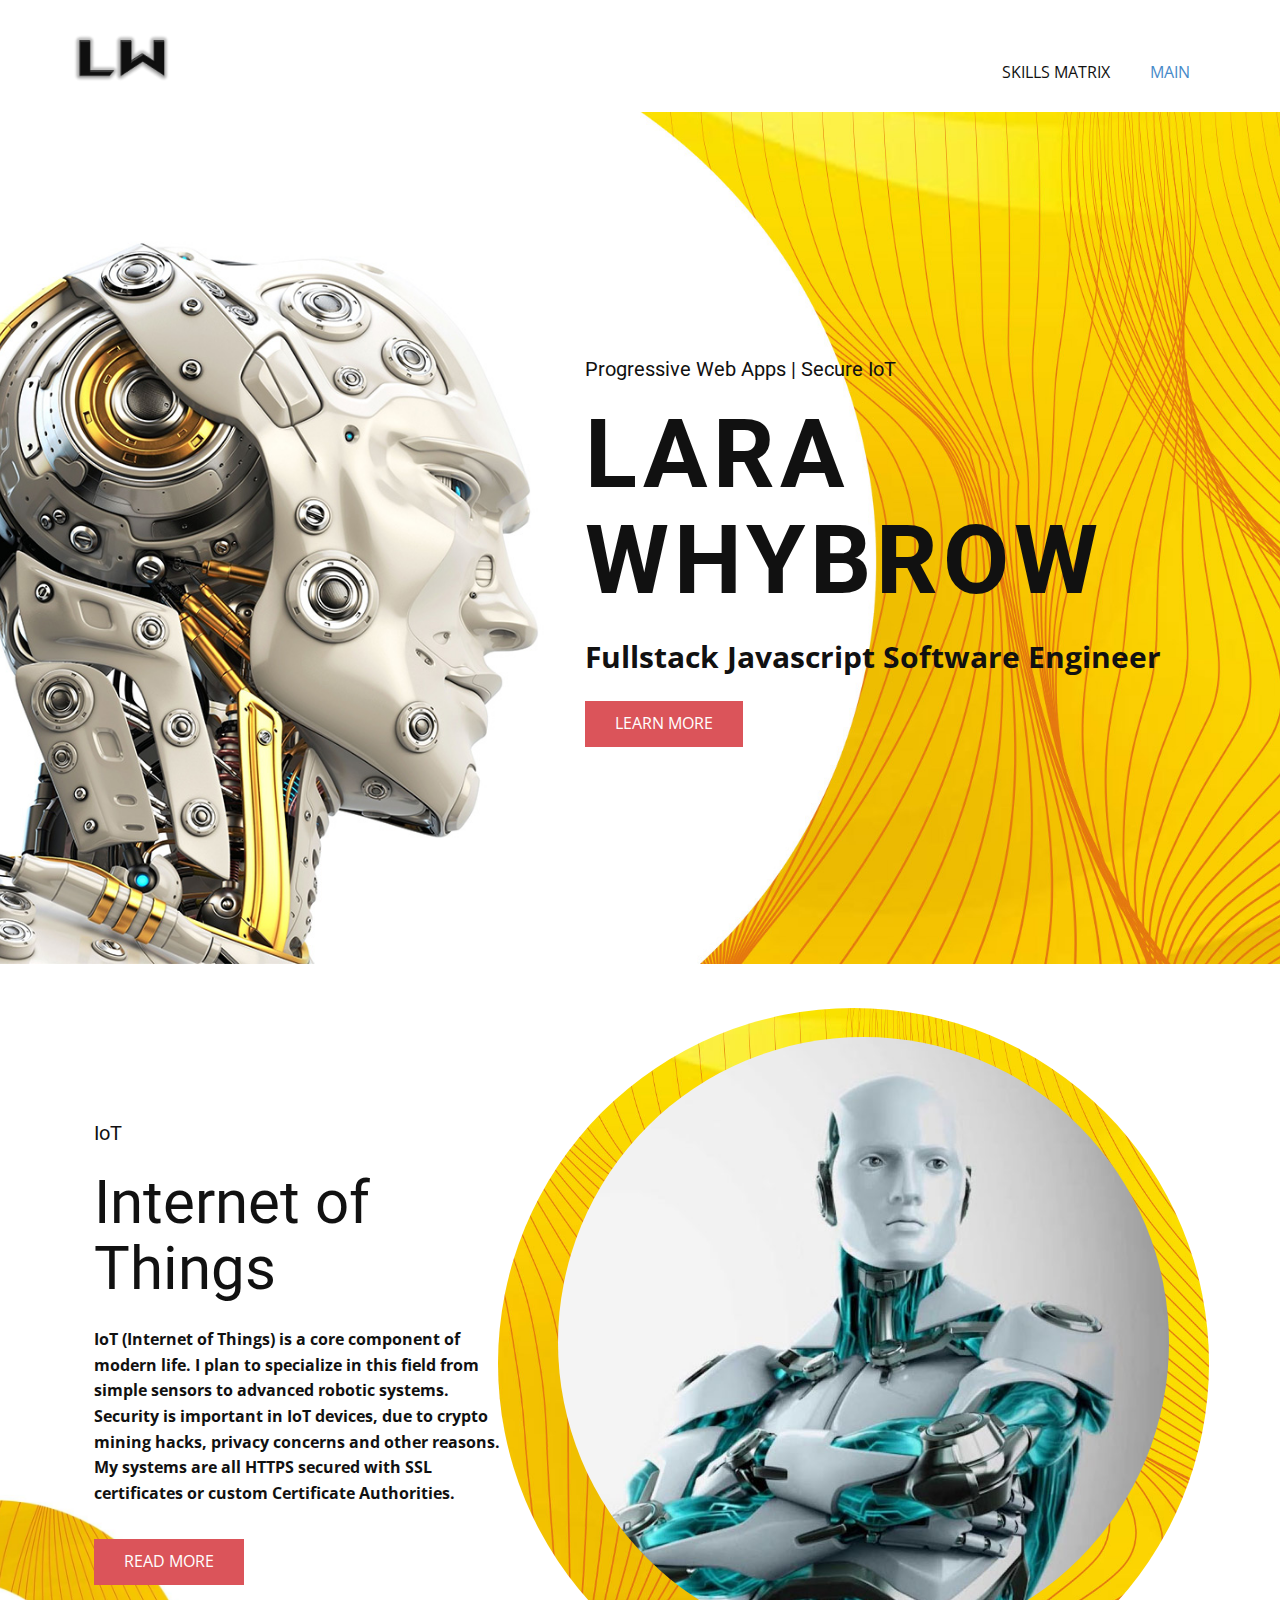
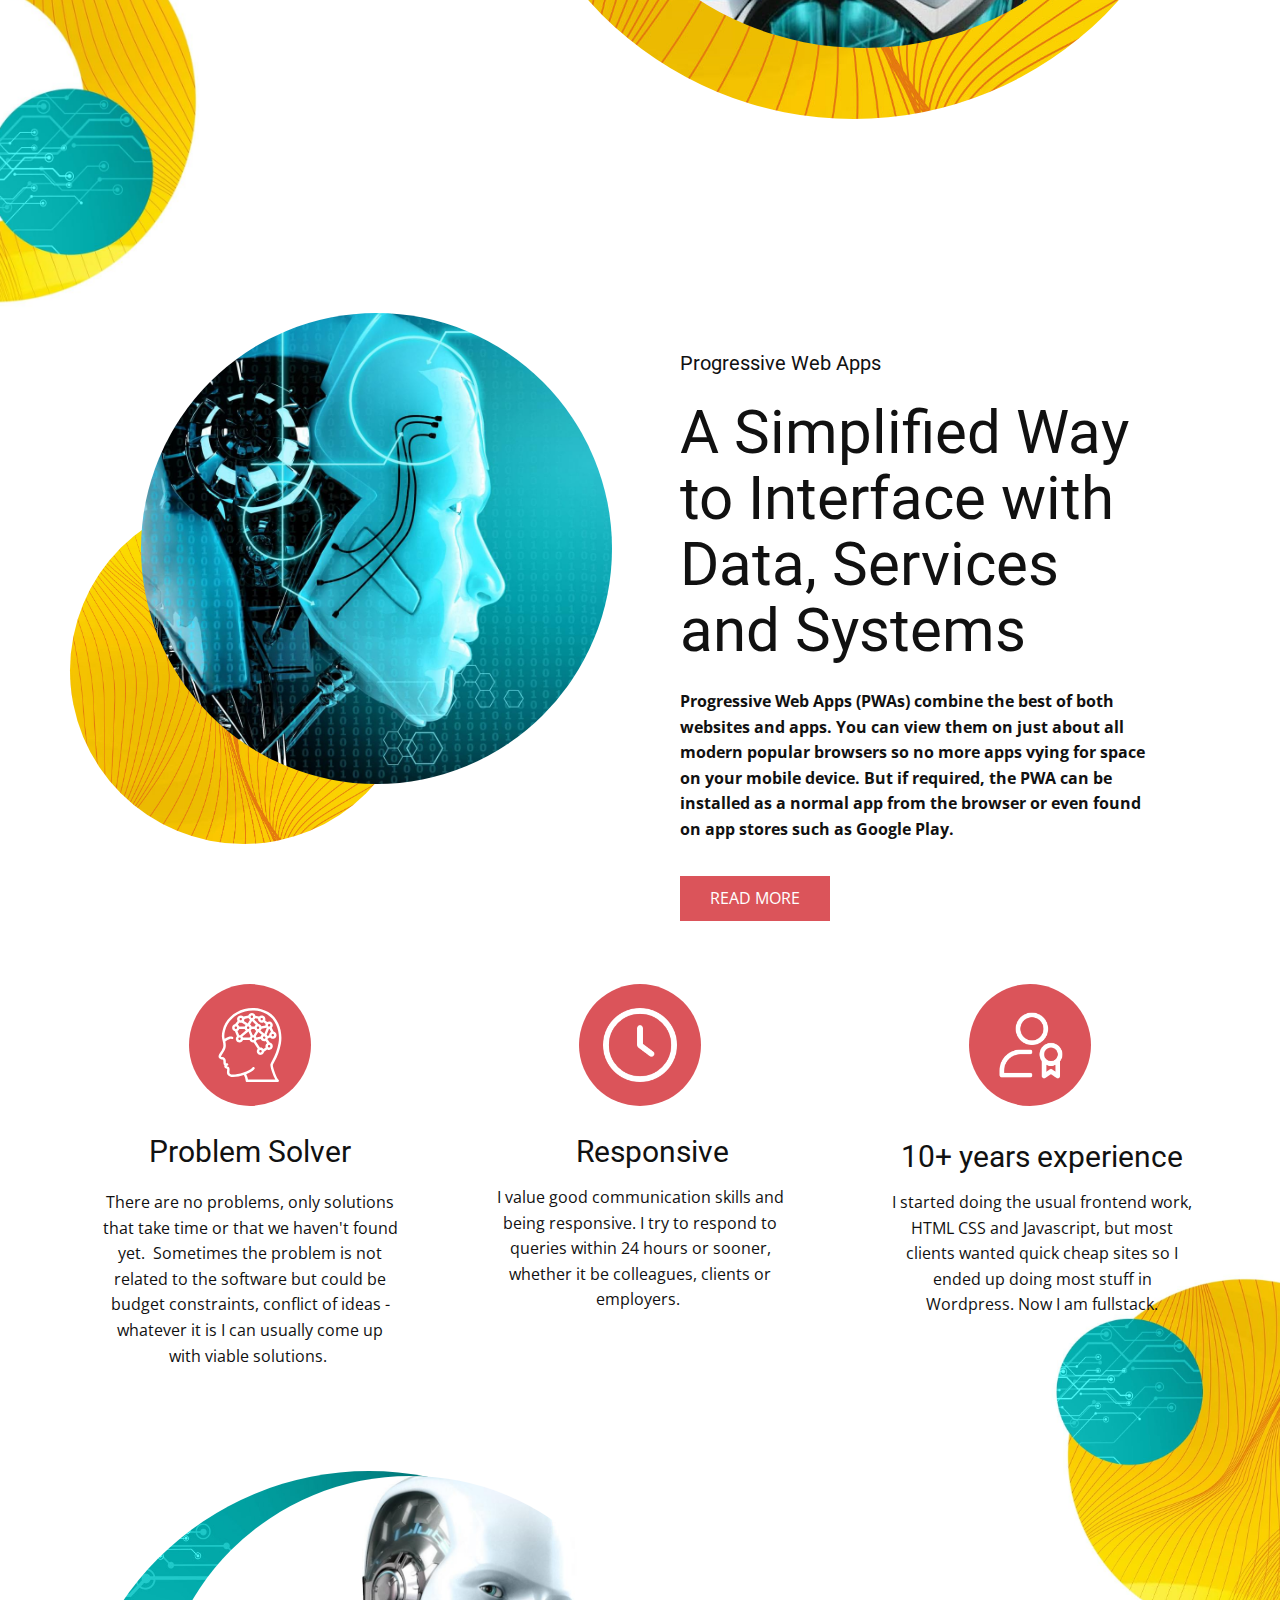
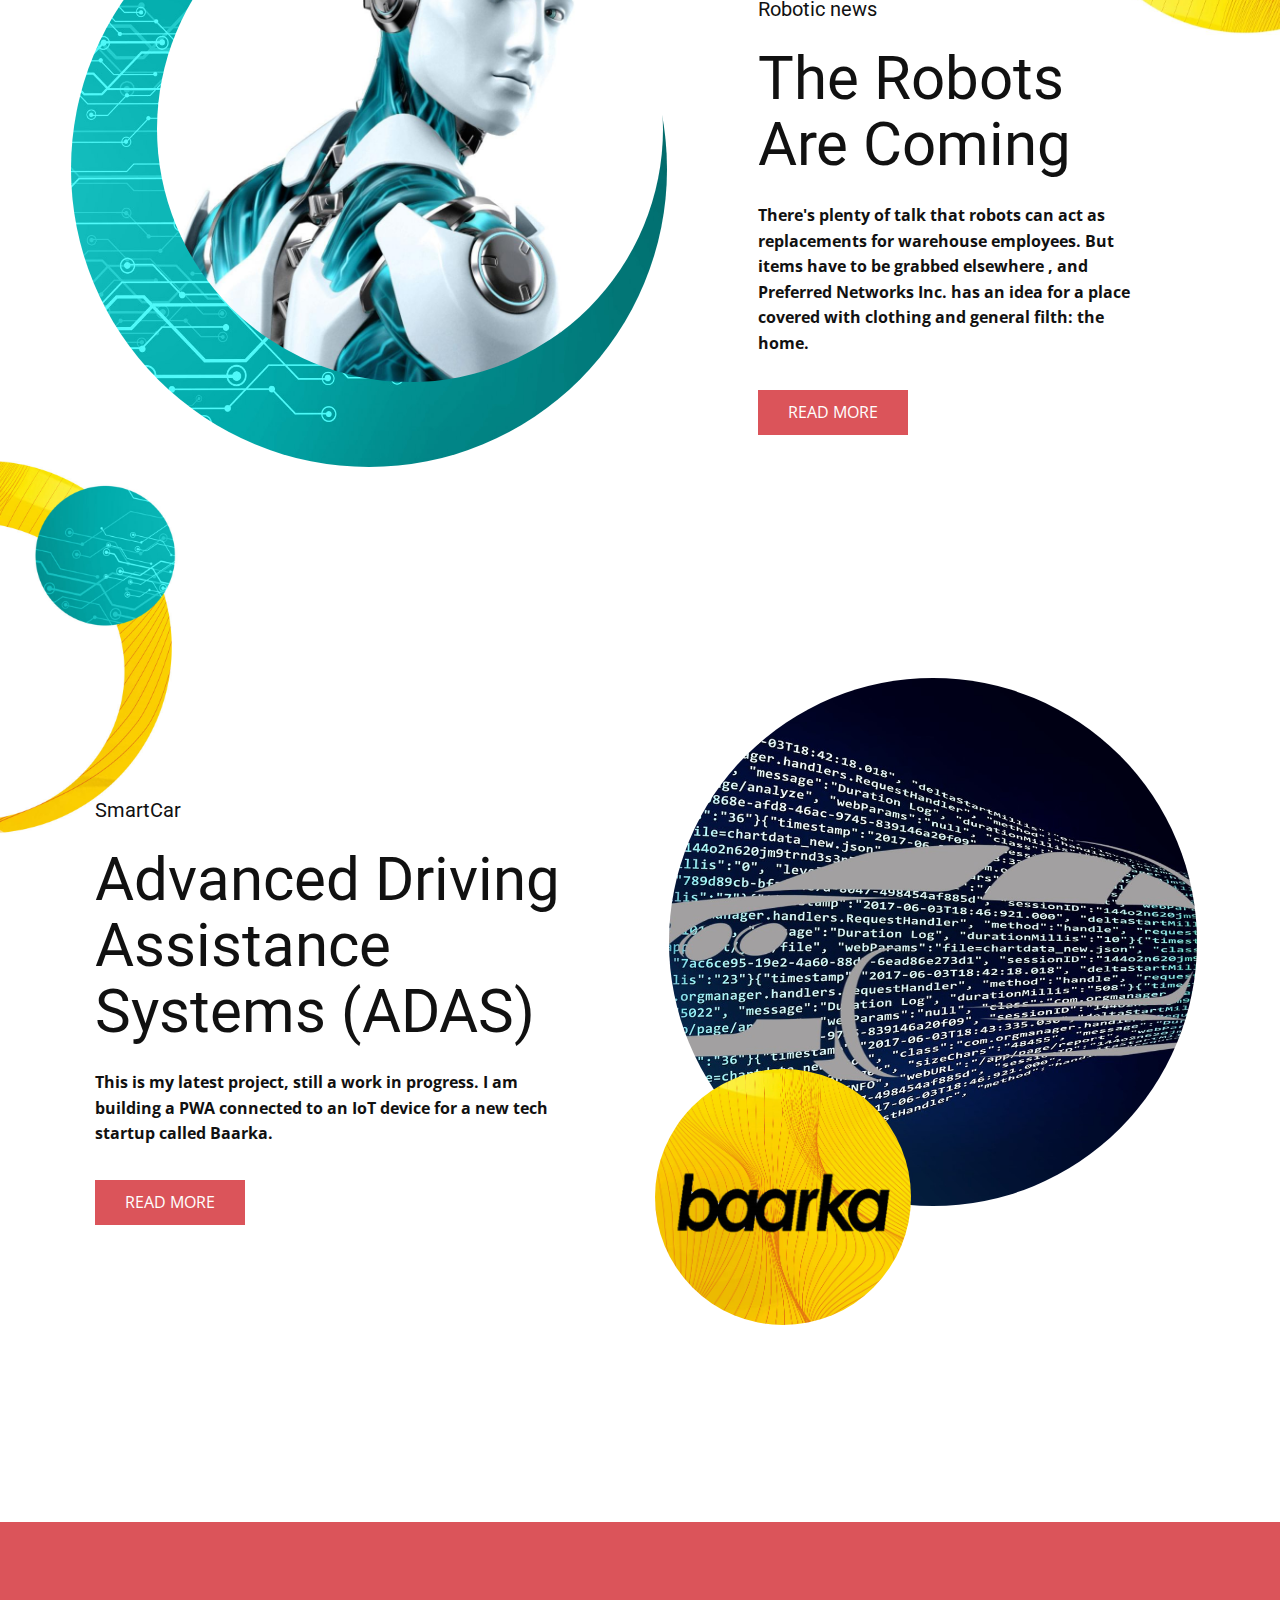
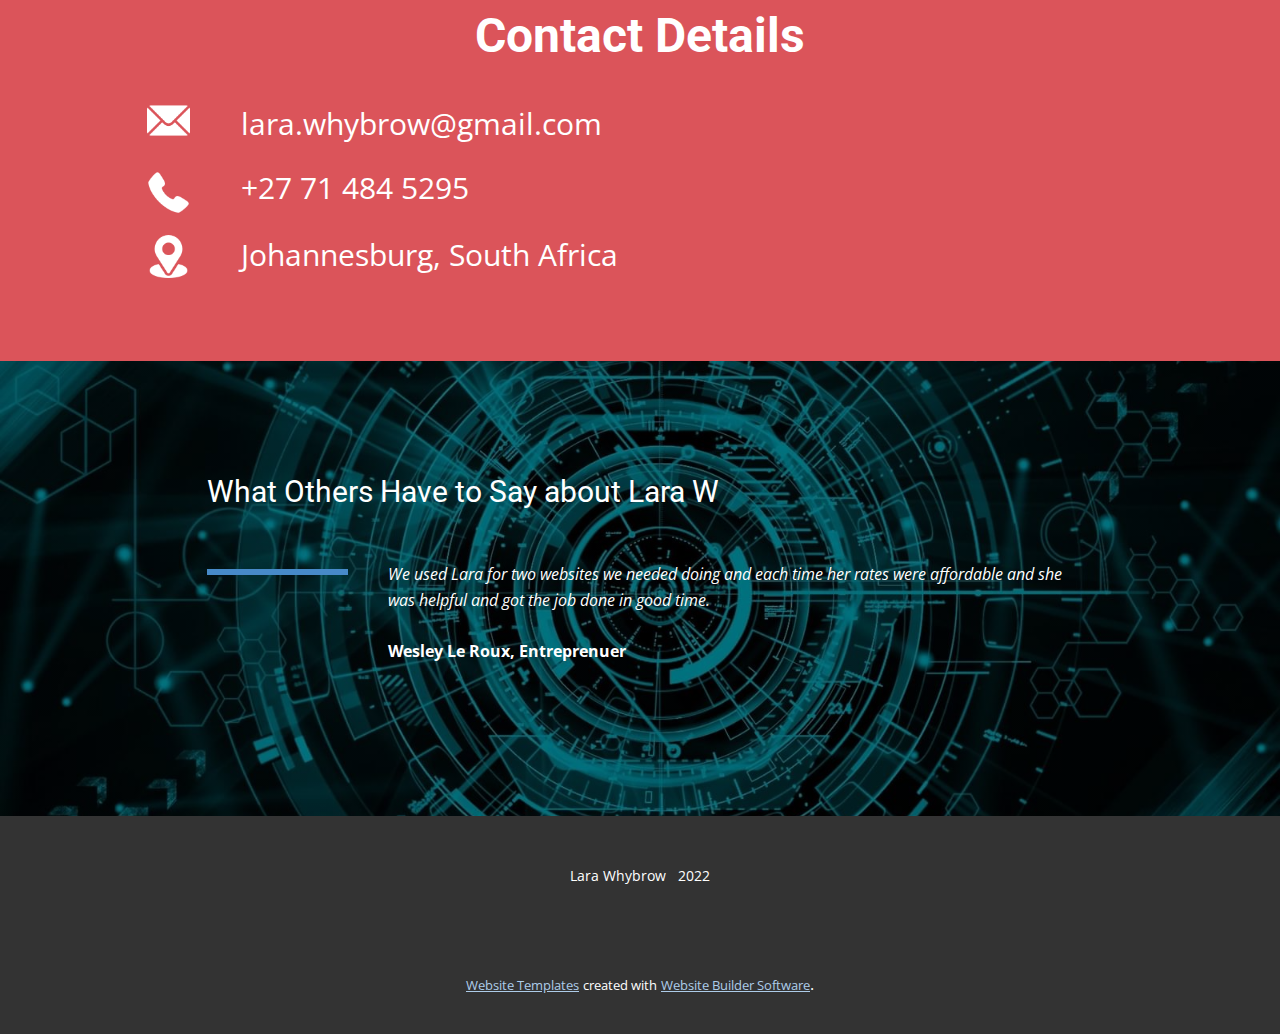
==== MAIN.html @ f5a4b850 "commit" ====
<!DOCTYPE html>
<html style="font-size: 16px;" lang="en"><head>
    <meta name="viewport" content="width=device-width, initial-scale=1.0">
    <meta charset="utf-8">
    <meta name="keywords" content="Technology Revolution, The Robots Are Coming, Engineers Are Teaching AI, The Robots Are Coming, Six amazing robot inventions">
    <meta name="description" content="">
    <title>MAIN</title>
    <link rel="stylesheet" href="nicepage.css" media="screen">
<link rel="stylesheet" href="MAIN.css" media="screen">
    <script class="u-script" type="text/javascript" src="jquery.js" defer=""></script>
    <script class="u-script" type="text/javascript" src="nicepage.js" defer=""></script>
    <meta name="generator" content="Nicepage 4.21.12, nicepage.com">
    <link id="u-theme-google-font" rel="stylesheet" href="https://fonts.googleapis.com/css?family=Roboto:100,100i,300,300i,400,400i,500,500i,700,700i,900,900i|Open+Sans:300,300i,400,400i,500,500i,600,600i,700,700i,800,800i">
    
    
    
    
    
    
    
    
    
    <script type="application/ld+json">{
		"@context": "http://schema.org",
		"@type": "Organization",
		"name": "",
		"logo": "images/lwROG.png"
}</script>
    <meta name="theme-color" content="#478ac9">
    <meta property="og:title" content="MAIN">
    <meta property="og:type" content="website">
  </head>
  <body class="u-body u-xl-mode" data-lang="en"><header class="u-clearfix u-header u-header" id="sec-43aa"><div class="u-clearfix u-sheet u-valign-middle u-sheet-1">
        <a href="https://nicepage.com" class="u-image u-logo u-image-1" data-image-width="1098" data-image-height="673">
          <img src="images/lwROG.png" class="u-logo-image u-logo-image-1">
        </a>
        <nav class="u-menu u-menu-dropdown u-offcanvas u-menu-1">
          <div class="menu-collapse" style="font-size: 1rem; letter-spacing: 0px;">
            <a class="u-button-style u-custom-left-right-menu-spacing u-custom-padding-bottom u-custom-top-bottom-menu-spacing u-nav-link u-text-active-palette-1-base u-text-hover-palette-2-base" href="#">
              <svg class="u-svg-link" viewBox="0 0 24 24"><use xmlns:xlink="http://www.w3.org/1999/xlink" xlink:href="#menu-hamburger"></use></svg>
              <svg class="u-svg-content" version="1.1" id="menu-hamburger" viewBox="0 0 16 16" x="0px" y="0px" xmlns:xlink="http://www.w3.org/1999/xlink" xmlns="http://www.w3.org/2000/svg"><g><rect y="1" width="16" height="2"></rect><rect y="7" width="16" height="2"></rect><rect y="13" width="16" height="2"></rect>
</g></svg>
            </a>
          </div>
          <div class="u-nav-container">
            <ul class="u-nav u-unstyled u-nav-1"><li class="u-nav-item"><a class="u-button-style u-nav-link u-text-active-palette-1-base u-text-hover-palette-2-base" href="SKILLS-MATRIX.html" style="padding: 10px 20px;">SKILLS MATRIX</a>
</li><li class="u-nav-item"><a class="u-button-style u-nav-link u-text-active-palette-1-base u-text-hover-palette-2-base" href="MAIN.html" style="padding: 10px 20px;">MAIN</a>
</li></ul>
          </div>
          <div class="u-nav-container-collapse">
            <div class="u-black u-container-style u-inner-container-layout u-opacity u-opacity-95 u-sidenav">
              <div class="u-inner-container-layout u-sidenav-overflow">
                <div class="u-menu-close"></div>
                <ul class="u-align-center u-nav u-popupmenu-items u-unstyled u-nav-2"><li class="u-nav-item"><a class="u-button-style u-nav-link" href="SKILLS-MATRIX.html">SKILLS MATRIX</a>
</li><li class="u-nav-item"><a class="u-button-style u-nav-link" href="MAIN.html">MAIN</a>
</li></ul>
              </div>
            </div>
            <div class="u-black u-menu-overlay u-opacity u-opacity-70"></div>
          </div>
        </nav>
      </div></header> 
    <section class="u-clearfix u-valign-middle-lg u-valign-middle-md u-valign-middle-sm u-section-1" id="carousel_c23b">
      <div class="u-clearfix u-expanded-width u-layout-wrap u-layout-wrap-1">
        <div class="u-layout">
          <div class="u-layout-row">
            <div class="u-container-style u-image u-layout-cell u-left-cell u-size-30 u-image-1">
              <div class="u-container-layout"></div>
            </div>
            <div class="u-container-style u-image u-layout-cell u-right-cell u-size-30 u-image-2">
              <div class="u-container-layout u-valign-middle-lg u-valign-middle-md u-container-layout-2">
                <div class="u-border-no-bottom u-border-no-left u-border-no-right u-border-no-top u-container-style u-group u-group-1">
                  <div class="u-container-layout u-valign-middle-md u-valign-middle-sm u-valign-middle-xs u-container-layout-3">
                    <h5 class="u-text u-text-1">Progressive Web Apps | Secure IoT&nbsp;</h5>
                    <h1 class="u-text u-title u-text-2">lara whybrow</h1>
                    <p class="u-large-text u-text u-text-variant u-text-3">Fullstack Javascript S<span style="font-weight: 700;"></span>oftware Engineer
                    </p>
                    <a href="https://nicepage.com/k/portfolio-html-templates" class="u-border-none u-btn u-button-style u-palette-2-base u-btn-1">learn more</a>
                  </div>
                </div>
              </div>
            </div>
          </div>
        </div>
      </div>
    </section>
    <section class="u-clearfix u-section-2" id="sec-f998">
      <img src="images/2.jpg" alt="" class="u-image u-image-default u-image-1" data-image-width="693" data-image-height="1080">
      <div class="u-clearfix u-expanded-width-md u-expanded-width-sm u-expanded-width-xs u-gutter-30 u-layout-wrap u-layout-wrap-1">
        <div class="u-layout">
          <div class="u-layout-row">
            <div class="u-container-style u-layout-cell u-left-cell u-size-28 u-layout-cell-1">
              <div class="u-container-layout u-valign-middle u-container-layout-1">
                <h5 class="u-text u-text-1">IoT</h5>
                <h2 class="u-text u-text-2">Internet of Things</h2>
                <p class="u-text u-text-3">IoT (Internet of Things) is a core component of&nbsp;<br>modern life. I plan to specialize in this field from simple sensors to advanced robotic systems.&nbsp;<br>Security is important in IoT devices, due to crypto mining hacks, privacy concerns and other reasons. My systems are all HTTPS secured with SSL certificates or&nbsp;custom Certificate Authorities.
                </p>
                <a href="https://www.popularmechanics.com/technology/robots/a23846041/robot-clean-your-room/" class="u-border-none u-btn u-button-style u-palette-2-base u-btn-1" title="robots" target="_blank">read more</a>
              </div>
            </div>
            <div class="u-container-style u-layout-cell u-right-cell u-size-32 u-layout-cell-2">
              <div class="u-container-layout">
                <div class="u-expanded-width-xs u-image u-image-circle u-image-2"></div>
                <div class="u-image u-image-circle u-image-3"></div>
              </div>
            </div>
          </div>
        </div>
      </div>
    </section>
    <section class="u-clearfix u-section-3" id="carousel_7661">
      <div class="u-clearfix u-sheet u-sheet-1">
        <div class="u-clearfix u-expanded-width u-gutter-30 u-layout-wrap u-layout-wrap-1">
          <div class="u-gutter-0 u-layout">
            <div class="u-layout-row">
              <div class="u-container-style u-layout-cell u-left-cell u-size-30 u-layout-cell-1">
                <div class="u-container-layout u-valign-middle-xl">
                  <div class="u-image u-image-circle u-image-1"></div>
                  <div class="u-image u-image-circle u-image-2"></div>
                </div>
              </div>
              <div class="u-container-style u-layout-cell u-right-cell u-size-30 u-layout-cell-2">
                <div class="u-container-layout u-valign-middle-sm u-valign-middle-xs u-valign-top-md u-container-layout-2">
                  <h5 class="u-text u-text-1">Progressive Web Apps</h5>
                  <h2 class="u-text u-text-2">A Simplified Way to Interface with Data, Services and Systems</h2>
                  <p class="u-text u-text-3">Progressive Web Apps (PWAs) combine the best of both websites and apps. You can view them on just about all modern popular browsers so no more apps vying for space on your mobile device. But if required, the PWA can be installed as a normal app from the browser or even found on app stores such as Google Play.&nbsp;</p>
                  <a href="https://www.popularmechanics.com/technology/robots/a21058742/scientists-are-teaching-ai-to-do-household-chores/" class="u-border-none u-btn u-button-style u-palette-2-base u-btn-1" title="robots" target="_blank">read more</a>
                </div>
              </div>
            </div>
          </div>
        </div>
      </div>
    </section>
    <section class="u-clearfix u-section-4" id="sec-22e2">
      <img src="images/46.jpg" alt="" class="u-image u-image-default u-image-1" data-image-width="671" data-image-height="1080">
      <div class="u-clearfix u-gutter-30 u-layout-spacing-vertical u-layout-wrap u-layout-wrap-1">
        <div class="u-layout">
          <div class="u-layout-row">
            <div class="u-container-style u-layout-cell u-left-cell u-size-20 u-size-20-md u-layout-cell-1">
              <div class="u-container-layout u-valign-middle-xs u-container-layout-1"><span class="u-icon u-icon-circle u-palette-2-base u-text-body-alt-color u-icon-1"><svg class="u-svg-link" preserveAspectRatio="xMidYMin slice" viewBox="0 0 512.157 512.157" style=""><use xmlns:xlink="http://www.w3.org/1999/xlink" xlink:href="#svg-e04e"></use></svg><svg class="u-svg-content" viewBox="0 0 512.157 512.157" x="0px" y="0px" id="svg-e04e" style="enable-background:new 0 0 512.157 512.157;"><g transform="translate(-1 -1)"><g><g><path d="M470.991,248.578c13.333-72.417-8.433-171.963-87.742-219.4C333.158,1.078,274.075-6.357,218.583,8.457     C141.716,29.012,85.216,84.17,67.449,156.003c-3.961,14.57-5.64,29.666-4.975,44.75c0.851,9.359,2.578,18.618,5.159,27.654     c3.473,11.5,5.193,23.458,5.1,35.471c-0.358,14.3-10.208,29.137-18.908,42.229c-9.484,14.287-17.675,26.625-12.925,38.004     c4.508,7.713,12.442,12.795,21.333,13.667c0.512,0.092,1.03,0.145,1.55,0.158c2.376-0.291,4.758,0.497,6.491,2.149     s2.635,3.993,2.459,6.38c0,17.733,0.442,26.883,7.767,31.079c-0.639,1.334-1.085,2.753-1.325,4.212     c-0.736,5.006,1.067,10.049,4.808,13.454c3.72,3.603,8.433,6.009,13.533,6.908c0.358,0.083,0.7,0.146,1.033,0.225     c0.202,1.269,0.291,2.553,0.267,3.838c-0.061,3.173-0.286,6.342-0.675,9.492c-1.417,13.65-3.358,32.346,23.95,41.271     c5.481,1.532,11.162,2.223,16.85,2.05c25.858-1.148,51.413-6.047,75.863-14.542c7.059,12.31,11.315,26.026,12.462,40.171     c-0.001,2.263,0.898,4.434,2.499,6.035c1.6,1.6,3.771,2.499,6.035,2.499h213.333c3.649-0.045,6.86-2.422,7.967-5.9     c1.122-3.526-0.1-7.376-3.05-9.609c-8.829-6.704-38.068-77.335-38.967-102.705c2.577-5.851,6.029-12.421,10.117-20.053     C447.459,335.662,462.94,292.958,470.991,248.578z M397.953,394.086c0.217,20.408,18.615,74.332,34.421,102.005H243.61     c-2.125-13.075-6.361-25.717-12.543-37.432c24.724-9.69,46.503-22.149,56.957-35.822c2.845-3.747,2.123-9.09-1.616-11.946     c-3.738-2.857-9.083-2.15-11.951,1.579c-24.15,31.6-124.633,55.592-147.067,48.254c-14.208-4.646-13.642-10.1-12.275-23.283     c0.453-3.737,0.709-7.495,0.767-11.258c0-14.379-5.8-18.671-14.517-20.692c-1.645-0.235-3.216-0.842-4.592-1.775     c1.675-1.601,3.576-2.947,5.642-3.996c3.562-1.75,5.448-5.724,4.55-9.59s-4.34-6.603-8.309-6.606c-3.083,0-6.508,0-8.308-0.225     c-0.542-5.594-0.726-11.216-0.55-16.833c0.167-6.729-2.391-13.24-7.093-18.056c-4.702-4.816-11.151-7.529-17.882-7.523     c-6.15-1.296-8.017-2.963-8.175-3.35c-1.242-2.962,6.983-15.337,11.4-21.987c9.475-14.267,21.267-32.025,21.75-51.237     c0.239-10.661-0.947-21.306-3.527-31.653c9.305-8.188,20.286-14.244,32.177-17.743c4.237-0.74,8.591-0.435,12.683,0.887     c4.543,1.252,9.24-1.416,10.492-5.958c1.252-4.543-1.416-9.24-5.958-10.492c-6.72-2.068-13.844-2.458-20.75-1.138     c-12.059,3.072-23.329,8.669-33.065,16.421c-1.166-4.971-1.955-10.023-2.36-15.113c-0.578-13.298,0.949-26.604,4.525-39.425     c16.5-66.688,67.15-115.95,138.983-135.159c51.027-13.685,105.38-6.908,151.484,18.888     c72.325,43.254,92.025,134.854,79.725,201.658c-7.669,42.662-22.567,83.702-44.05,121.35     c-4.692,8.754-8.742,16.313-11.667,23.308C397.996,391.396,397.811,392.748,397.953,394.086z"></path><path d="M414.89,268.074c1.221-13.163-7.79-25.088-20.787-27.508l-16.341-22.651c1.002-1.848,1.77-3.814,2.286-5.853     l15.825-6.328c7.309,8.32,19.147,10.982,29.313,6.591c10.166-4.391,16.344-14.834,15.298-25.859s-9.08-20.118-19.891-22.518     l-12.82-25.573c8.993-9.163,9.77-23.584,1.812-33.659c-7.958-10.076-22.166-12.662-33.163-6.036l-14.296-11.869     c1.082-2.828,1.648-5.826,1.672-8.854c0.023-10.455-6.328-19.869-16.031-23.762c-9.703-3.894-20.8-1.481-28.01,6.09     l-25.299-6.324c-3.03-10.974-12.982-18.6-24.367-18.669c-11.385-0.069-21.429,7.435-24.592,18.371l-33.81,6.762     c-8.819-9.51-23.375-10.877-33.81-3.174c-10.435,7.702-13.418,22.014-6.93,33.244l-16.567,22.063     c-11.872,2.146-20.62,12.311-20.973,24.37c-0.353,12.059,7.786,22.718,19.512,25.555l13.699,33.819     c-7.516,7.378-9.735,18.612-5.589,28.295c4.146,9.682,13.808,15.829,24.334,15.481s19.762-7.118,23.26-17.053h45.813     c3.825,11.766,15.761,18.89,27.932,16.672l28.329,43.091c-7.268,8.058-8.649,19.828-3.445,29.35     c5.204,9.521,15.858,14.714,26.564,12.947c10.706-1.767,19.126-10.107,20.995-20.796l21.147-16.903     c4.024,2.537,8.681,3.891,13.438,3.907C402.619,291.302,413.67,281.238,414.89,268.074z M414.999,180.357     c4.268-0.009,7.886,3.137,8.47,7.364c0.585,4.227-2.044,8.237-6.153,9.387s-8.437-0.913-10.132-4.83     c-0.029-0.078-0.013-0.159-0.044-0.237l-0.054-0.083c-0.397-0.975-0.608-2.015-0.621-3.068     C406.471,184.18,410.288,180.362,414.999,180.357z M381.045,118.889c0.819-3.961,4.31-6.802,8.355-6.799     c4.713,0,8.533,3.82,8.533,8.533s-3.82,8.533-8.533,8.533c-1.056-0.013-2.099-0.224-3.077-0.622l-0.073-0.048     c-0.075-0.03-0.154-0.014-0.231-0.043C382.303,126.842,380.225,122.851,381.045,118.889z M372.556,139.75L372.556,139.75     l-15.769,39.428l-27.643-22.114c3.75-3.199,6.49-7.418,7.89-12.145l33.81-6.762C371.381,138.726,371.968,139.232,372.556,139.75z      M363.471,208.263c-1.149,4.104-5.152,6.73-9.375,6.148c-4.222-0.582-7.367-4.191-7.363-8.454     c0.005-4.711,3.822-8.529,8.533-8.533c1.056,0.013,2.099,0.224,3.077,0.622l0.073,0.048c0.077,0.031,0.158,0.018,0.235,0.046     C362.562,199.836,364.62,204.158,363.471,208.263z M338.199,69.424c4.713,0,8.533,3.82,8.533,8.533s-3.821,8.533-8.533,8.533     s-8.533-3.82-8.533-8.533C329.671,73.246,333.488,69.429,338.199,69.424z M293.293,71.26l19.491,4.873     c-0.045,0.614-0.184,1.2-0.184,1.825c0.015,14.132,11.468,25.585,25.6,25.6c4.576-0.024,9.061-1.287,12.976-3.656l14.297,11.869     c-1.082,2.828-1.649,5.826-1.673,8.854c0,0.516,0.123,0.999,0.152,1.508l-27.792,5.558c-3.485-8.112-10.903-13.857-19.629-15.202     l-31.244-31.243C288.756,78.646,291.511,75.211,293.293,71.26z M321.133,137.691c0,4.713-3.82,8.533-8.533,8.533     c-4.711-0.005-8.529-3.822-8.533-8.533c0-4.713,3.82-8.533,8.533-8.533S321.133,132.978,321.133,137.691z M269.933,52.357     c4.713,0,8.533,3.82,8.533,8.533s-3.82,8.533-8.533,8.533s-8.533-3.82-8.533-8.533C261.404,56.18,265.222,52.362,269.933,52.357z      M271.624,91.72l25.62,25.617c-3.983,3.009-6.998,7.118-8.672,11.82H268.36c-2.015-5.65-5.953-10.411-11.125-13.451     L271.624,91.72z M218.581,76.45l27.792-5.558c2.181,5.03,5.917,9.23,10.658,11.983l-15.49,25.817L214.763,91.51     c2.58-4.051,3.956-8.751,3.97-13.553C218.733,77.441,218.61,76.958,218.581,76.45z M252.866,137.691     c0,4.713-3.82,8.533-8.533,8.533c-4.711-0.005-8.529-3.822-8.533-8.533c0-4.713,3.82-8.533,8.533-8.533     S252.866,132.978,252.866,137.691z M193.133,69.424c4.713,0,8.533,3.82,8.533,8.533s-3.82,8.533-8.533,8.533     s-8.533-3.82-8.533-8.533C184.604,73.246,188.422,69.429,193.133,69.424z M183.845,101.75c5.199,2.144,10.987,2.389,16.349,0.693     l26.347,16.905c-2.804,2.747-4.938,6.104-6.235,9.809h-37.279c-1.863-5.282-5.405-9.809-10.085-12.886L183.845,101.75z      M158.999,146.224c-4.713,0-8.533-3.82-8.533-8.533c0.005-4.711,3.822-8.529,8.533-8.533c4.713,0,8.533,3.82,8.533,8.533     S163.712,146.224,158.999,146.224z M184.599,223.024c-4.713,0-8.533-3.821-8.533-8.533c0-4.713,3.82-8.533,8.533-8.533     s8.533,3.821,8.533,8.533C193.128,219.202,189.31,223.019,184.599,223.024z M189.452,189.381     c-1.598-0.318-3.224-0.482-4.853-0.491c-0.845,0-1.643,0.169-2.467,0.25l-11.628-28.707c5.839-2.959,10.32-8.045,12.522-14.209     h37.279c1.537,4.298,4.198,8.105,7.706,11.024L189.452,189.381z M254.439,205.957h-45.813c-0.911-2.556-2.226-4.95-3.894-7.09     l41.909-34.924l14.271,32.008C257.996,198.729,255.778,202.158,254.439,205.957z M268.36,146.224h20.213     c2.015,5.65,5.953,10.411,11.125,13.451l-17.742,29.569c-1.154-0.198-2.319-0.316-3.489-0.353c-0.661,0-1.282,0.146-1.931,0.195     l-14.649-32.855C264.803,153.452,267.021,150.023,268.36,146.224z M278.466,223.024c-4.713,0-8.533-3.821-8.533-8.533     c0-4.713,3.821-8.533,8.533-8.533c4.713,0,8.533,3.821,8.533,8.533C286.995,219.202,283.177,223.019,278.466,223.024z      M314.891,167.52l23.831,19.065c-3.749,3.2-6.49,7.419-7.89,12.145l-28.806,5.761c-1.187-2.727-2.839-5.226-4.883-7.386     L314.891,167.52z M329.666,308.357c-4.713,0-8.533-3.82-8.533-8.533s3.82-8.533,8.533-8.533s8.533,3.82,8.533,8.533     C338.195,304.535,334.377,308.353,329.666,308.357z M363.799,265.691c0.031,2.851,0.544,5.676,1.517,8.356l-14.405,11.515     c-5.386-8.413-15.323-12.737-25.15-10.943l-28.329-43.091c2.531-2.822,4.399-6.173,5.468-9.809l28.806-5.761     c5.492,12.971,20.439,19.057,33.429,13.611l10.527,14.592C368.288,248.839,363.814,256.958,363.799,265.691z M372.11,186.831     l16.282-40.709c0.341,0.014,0.662,0.102,1.007,0.102c1.028-0.04,2.053-0.144,3.069-0.31l10.332,20.611     c-8.226,4.438-13.368,13.019-13.401,22.366c0,0.346,0.089,0.667,0.102,1.01l-11.473,4.587     C376.561,191.583,374.552,188.984,372.11,186.831z M389.399,274.224c-4.713,0-8.533-3.82-8.533-8.533     c0.005-4.711,3.822-8.529,8.533-8.533c4.713,0,8.533,3.82,8.533,8.533S394.112,274.224,389.399,274.224z"></path>
</g>
</g>
</g></svg></span>
                <h3 class="u-align-center u-text u-text-1">Problem Solver</h3>
                <p class="u-align-center u-text u-text-2">There are no problems, only solutions that take time or that we haven't found yet.&nbsp; Sometimes the problem is not related to the software but could be budget constraints, conflict of ideas - whatever it is I can usually come up with viable solutions.&nbsp;</p>
              </div>
            </div>
            <div class="u-container-style u-layout-cell u-size-20 u-size-20-md u-layout-cell-2">
              <div class="u-container-layout u-valign-middle-xs u-container-layout-2"><span class="u-file-icon u-icon u-icon-circle u-palette-2-base u-text-white u-icon-2"><img src="images/992700-b1361387.png" alt=""></span>
                <h3 class="u-align-center u-text u-text-3">Responsive</h3>
                <p class="u-align-center u-text u-text-4">I value good communication skills and being responsive. I try to respond to queries within 24 hours or sooner, whether it be colleagues, clients or employers.&nbsp;</p>
              </div>
            </div>
            <div class="u-align-center-sm u-align-center-xs u-container-style u-layout-cell u-right-cell u-size-20 u-size-20-md u-layout-cell-3">
              <div class="u-container-layout u-valign-middle-sm u-valign-middle-xs u-container-layout-3"><span class="u-file-icon u-icon u-icon-circle u-palette-2-base u-text-white u-icon-3"><img src="images/4803130-11c5c900.png" alt=""></span>
                <h3 class="u-align-center u-text u-text-5">10+ years experience</h3>
                <p class="u-align-center u-text u-text-6">I started doing the usual frontend work, HTML CSS and Javascript, but most clients wanted quick cheap sites so I ended up doing most stuff in Wordpress. Now I am fullstack.</p>
              </div>
            </div>
          </div>
        </div>
      </div>
    </section>
    <section class="u-clearfix u-section-5" id="carousel_2232">
      <div class="u-clearfix u-sheet u-sheet-1">
        <div class="u-clearfix u-expanded-width u-gutter-30 u-layout-wrap u-layout-wrap-1">
          <div class="u-layout">
            <div class="u-layout-row">
              <div class="u-container-style u-layout-cell u-left-cell u-size-34 u-layout-cell-1">
                <div class="u-container-layout">
                  <div class="u-expanded-width-xs u-image u-image-circle u-image-1"></div>
                  <div class="u-image u-image-circle u-image-2"></div>
                </div>
              </div>
              <div class="u-container-style u-layout-cell u-right-cell u-size-26 u-layout-cell-2">
                <div class="u-container-layout u-valign-middle-sm u-valign-top-xs u-container-layout-2">
                  <h5 class="u-text u-text-1">Robotic news</h5>
                  <h2 class="u-text u-text-2">The Robots Are Coming</h2>
                  <p class="u-text u-text-3">There's plenty of talk that robots can act as replacements for warehouse employees. But items have to be grabbed elsewhere , and Preferred Networks Inc. has an idea for a place covered with clothing and general filth: the
                                    home. </p>
                  <a href="https://www.popularmechanics.com/technology/robots/a23846041/robot-clean-your-room/" class="u-border-none u-btn u-button-style u-palette-2-base u-btn-1" title="robots" target="_blank">read more</a>
                </div>
              </div>
            </div>
          </div>
        </div>
      </div>
    </section>
    <section class="u-clearfix u-section-6" id="carousel_876e">
      <img src="images/Untitled8.jpg" alt="" class="u-image u-image-default u-image-1">
      <div class="u-clearfix u-gutter-30 u-layout-wrap u-layout-wrap-1">
        <div class="u-gutter-0 u-layout">
          <div class="u-layout-row">
            <div class="u-container-style u-layout-cell u-left-cell u-size-30 u-layout-cell-1">
              <div class="u-container-layout u-container-layout-1">
                <h5 class="u-text u-text-1">SmartCar</h5>
                <h2 class="u-text u-text-2">Advanced Driving Assistance Systems (ADAS)</h2>
                <p class="u-text u-text-3">This is my latest project, still a work in progress. I am building a PWA connected to an IoT device for a new tech startup called Baarka.&nbsp;</p>
                <a href="http://home.bt.com/tech-gadgets/future-tech/six-robots-ces-2018-las-vegas-11364242761382" class="u-border-none u-btn u-button-style u-palette-2-base u-btn-1" title="robots" target="_blank">read more</a>
              </div>
            </div>
            <div class="u-container-style u-layout-cell u-right-cell u-size-30 u-layout-cell-2">
              <div class="u-container-layout">
                <div class="u-image u-image-circle u-image-2" data-image-width="1515" data-image-height="963"></div>
                <div class="u-image u-image-circle u-image-3"></div>
                <img class="u-image u-image-contain u-image-default u-image-4" src="images/baarkatransparent.png" alt="" data-image-width="496" data-image-height="497">
              </div>
            </div>
          </div>
        </div>
      </div>
    </section>
    <section class="u-clearfix u-palette-2-base u-section-7" id="sec-2d43">
      <div class="u-clearfix u-sheet u-sheet-1">
        <div class="u-clearfix u-expanded-width u-gutter-0 u-layout-wrap u-layout-wrap-1">
          <div class="u-layout">
            <div class="u-layout-row">
              <div class="u-container-style u-layout-cell u-left-cell u-size-60 u-layout-cell-1">
                <div class="u-container-layout">
                  <h4 class="u-align-center u-text u-text-1">Contact Deta​ils</h4><span class="u-file-icon u-icon u-text-white u-icon-1"><img src="images/646135-46d59642.png" alt=""></span>
                  <p class="u-text u-text-2">lara.whybrow@gmail.com</p>
                  <p class="u-text u-text-3">+27 71 484 5295</p><span class="u-file-icon u-icon u-text-white u-icon-2"><img src="images/3059446-817ccdce.png" alt=""></span><span class="u-file-icon u-icon u-text-white u-icon-3"><img src="images/535188-b6f97925.png" alt=""></span>
                  <p class="u-text u-text-4">Johannesburg, South Africa</p>
                </div>
              </div>
            </div>
          </div>
        </div>
      </div>
    </section>
    <section class="u-clearfix u-image u-shading u-section-8" id="sec-e6d3">
      <div class="u-clearfix u-sheet u-sheet-1">
        <div class="u-clearfix u-expanded-width-md u-expanded-width-sm u-expanded-width-xs u-layout-wrap u-layout-wrap-1">
          <div class="u-layout">
            <div class="u-layout-col">
              <div class="u-size-30">
                <div class="u-layout-row">
                  <div class="u-align-left u-container-style u-layout-cell u-left-cell u-right-cell u-size-60 u-layout-cell-1">
                    <div class="u-container-layout u-valign-middle u-container-layout-1">
                      <h3 class="u-align-left-md u-align-left-xs u-text u-text-1">What Others Have to Say about Lara W</h3>
                    </div>
                  </div>
                </div>
              </div>
              <div class="u-size-30">
                <div class="u-layout-row">
                  <div class="u-container-style u-layout-cell u-left-cell u-size-12 u-layout-cell-2">
                    <div class="u-container-layout">
                      <div class="u-align-left u-border-6 u-border-palette-1-base u-line u-line-horizontal u-line-1"></div>
                    </div>
                  </div>
                  <div class="u-align-left u-container-style u-layout-cell u-right-cell u-size-48 u-layout-cell-3">
                    <div class="u-container-layout u-valign-top u-container-layout-3">
                      <p class="u-align-left-xs u-expanded-width-xs u-text u-text-2">
                        <span style="font-style: italic;">We used Lara for two websites we needed doing and each time her rates were affordable and she was helpful and got the job done in good time.</span>&nbsp; &nbsp; &nbsp; &nbsp; &nbsp; &nbsp; &nbsp; &nbsp; &nbsp; &nbsp; &nbsp; &nbsp; &nbsp; &nbsp; &nbsp; &nbsp; &nbsp; &nbsp; &nbsp; &nbsp; &nbsp; &nbsp; &nbsp;&nbsp;<br>
                        <br>
                        <span style="font-weight: 700;">Wesley Le Roux, Entreprenuer</span>
                      </p>
                    </div>
                  </div>
                </div>
              </div>
            </div>
          </div>
        </div>
      </div>
    </section>
    
    
    <footer class="u-align-center u-clearfix u-footer u-grey-80 u-footer" id="sec-8e18"><div class="u-clearfix u-sheet u-sheet-1">
        <p class="u-small-text u-text u-text-variant u-text-1">Lara Whybrow&nbsp; &nbsp;2022</p>
      </div></footer>
    <section class="u-backlink u-clearfix u-grey-80">
      <a class="u-link" href="https://nicepage.com/website-templates" target="_blank">
        <span>Website Templates</span>
      </a>
      <p class="u-text">
        <span>created with</span>
      </p>
      <a class="u-link" href="" target="_blank">
        <span>Website Builder Software</span>
      </a>. 
    </section>
  
</body></html>
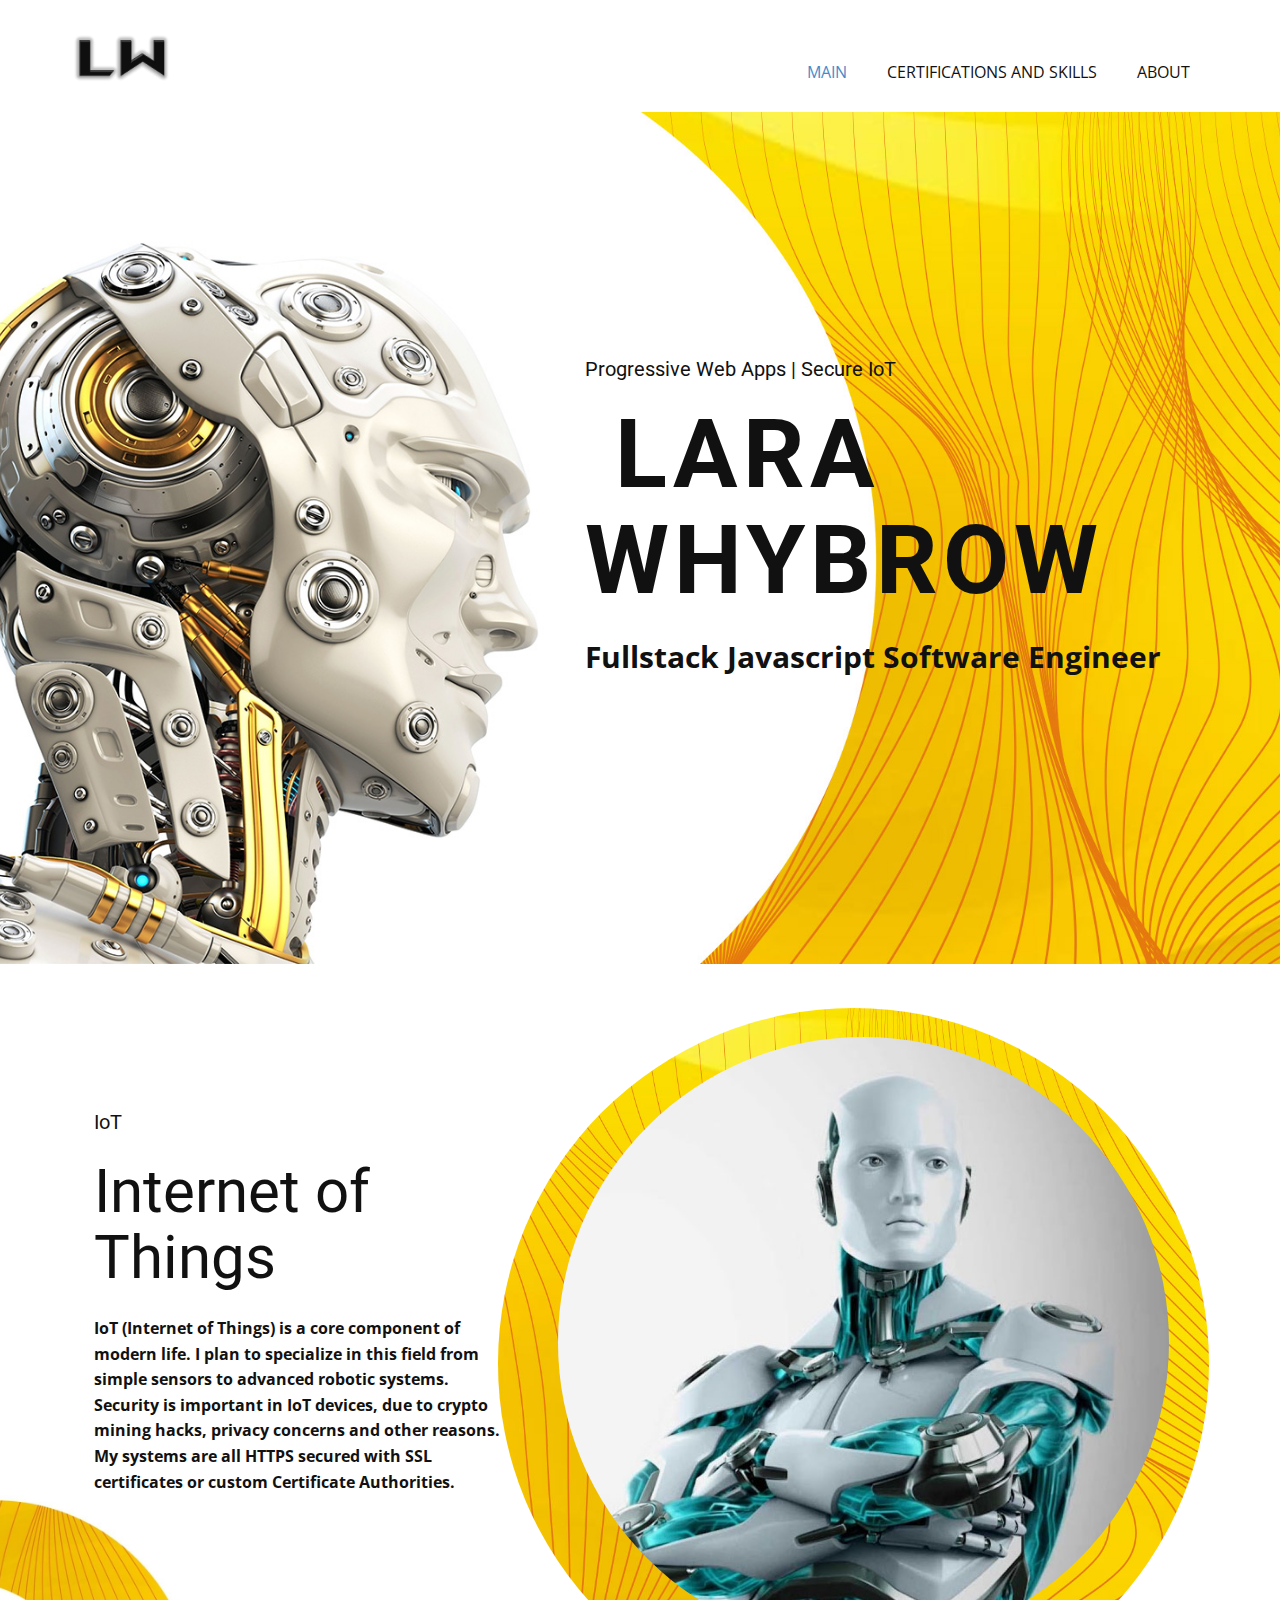
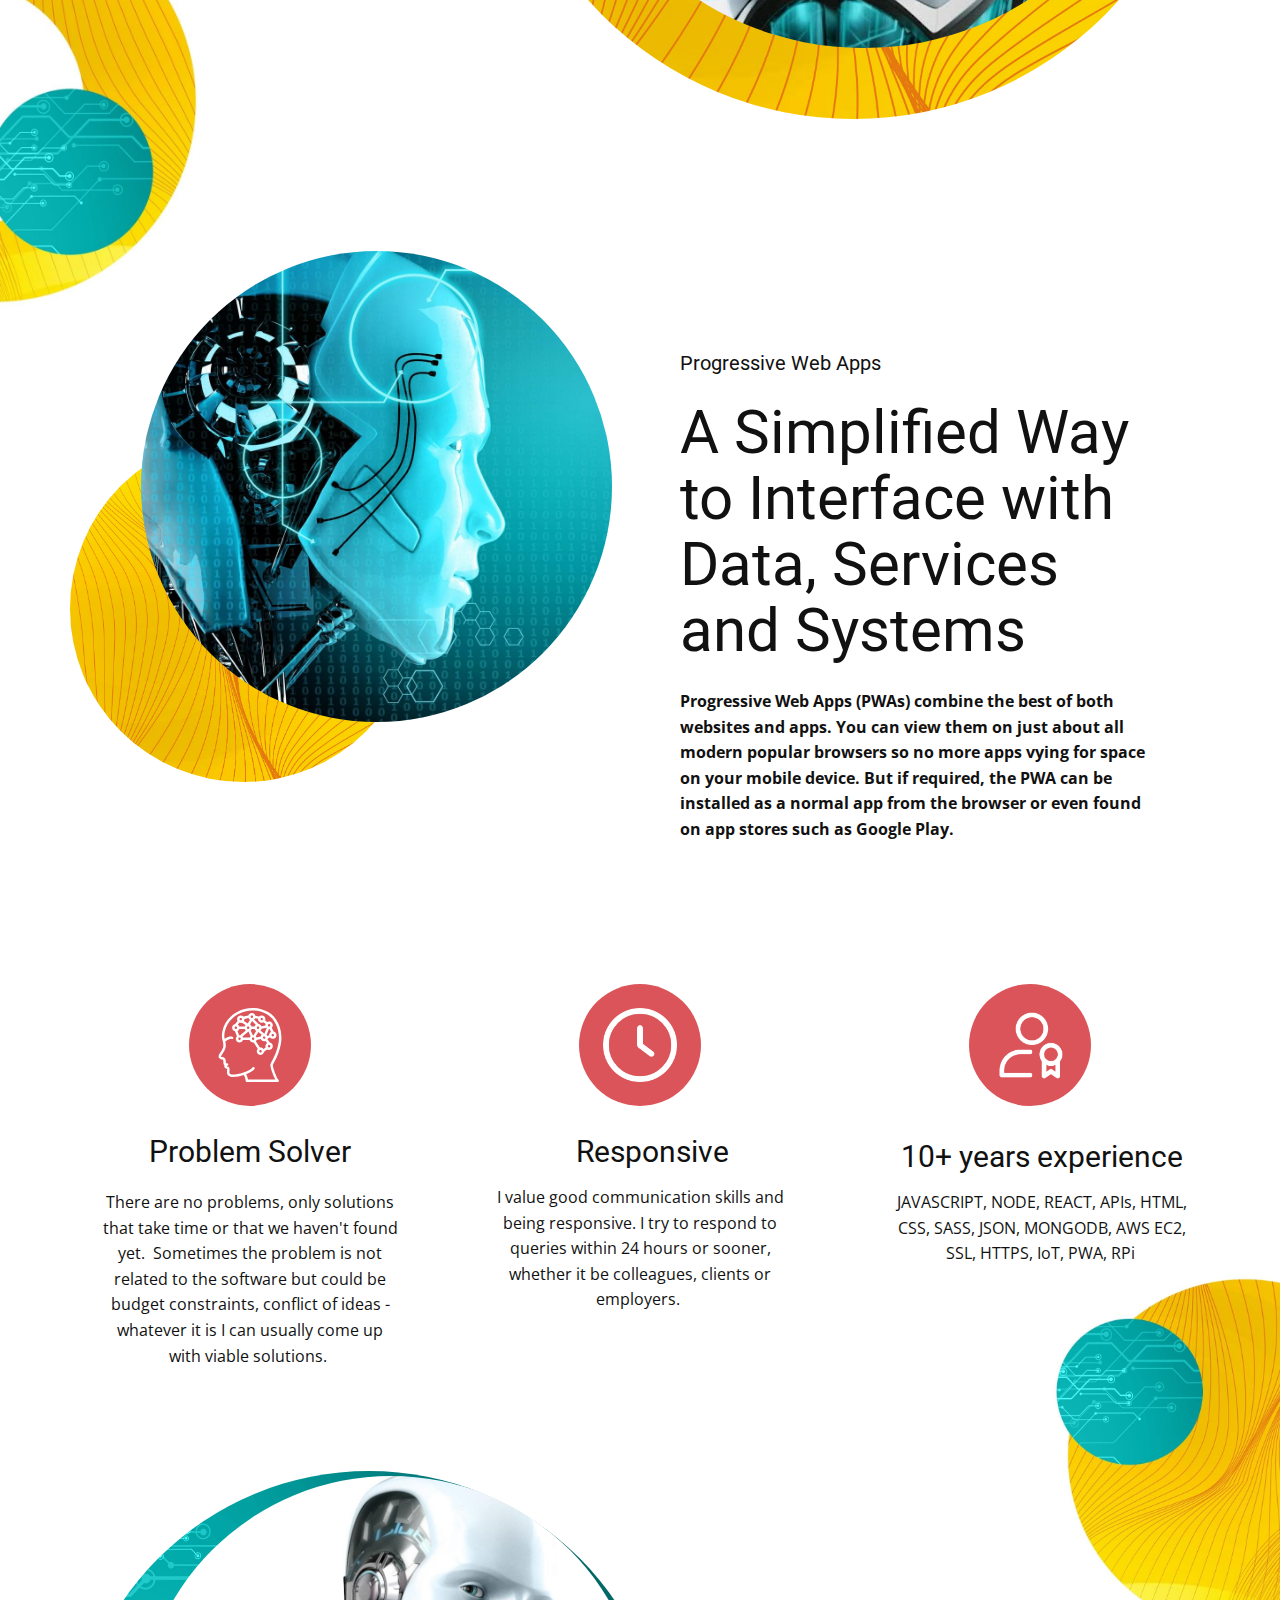
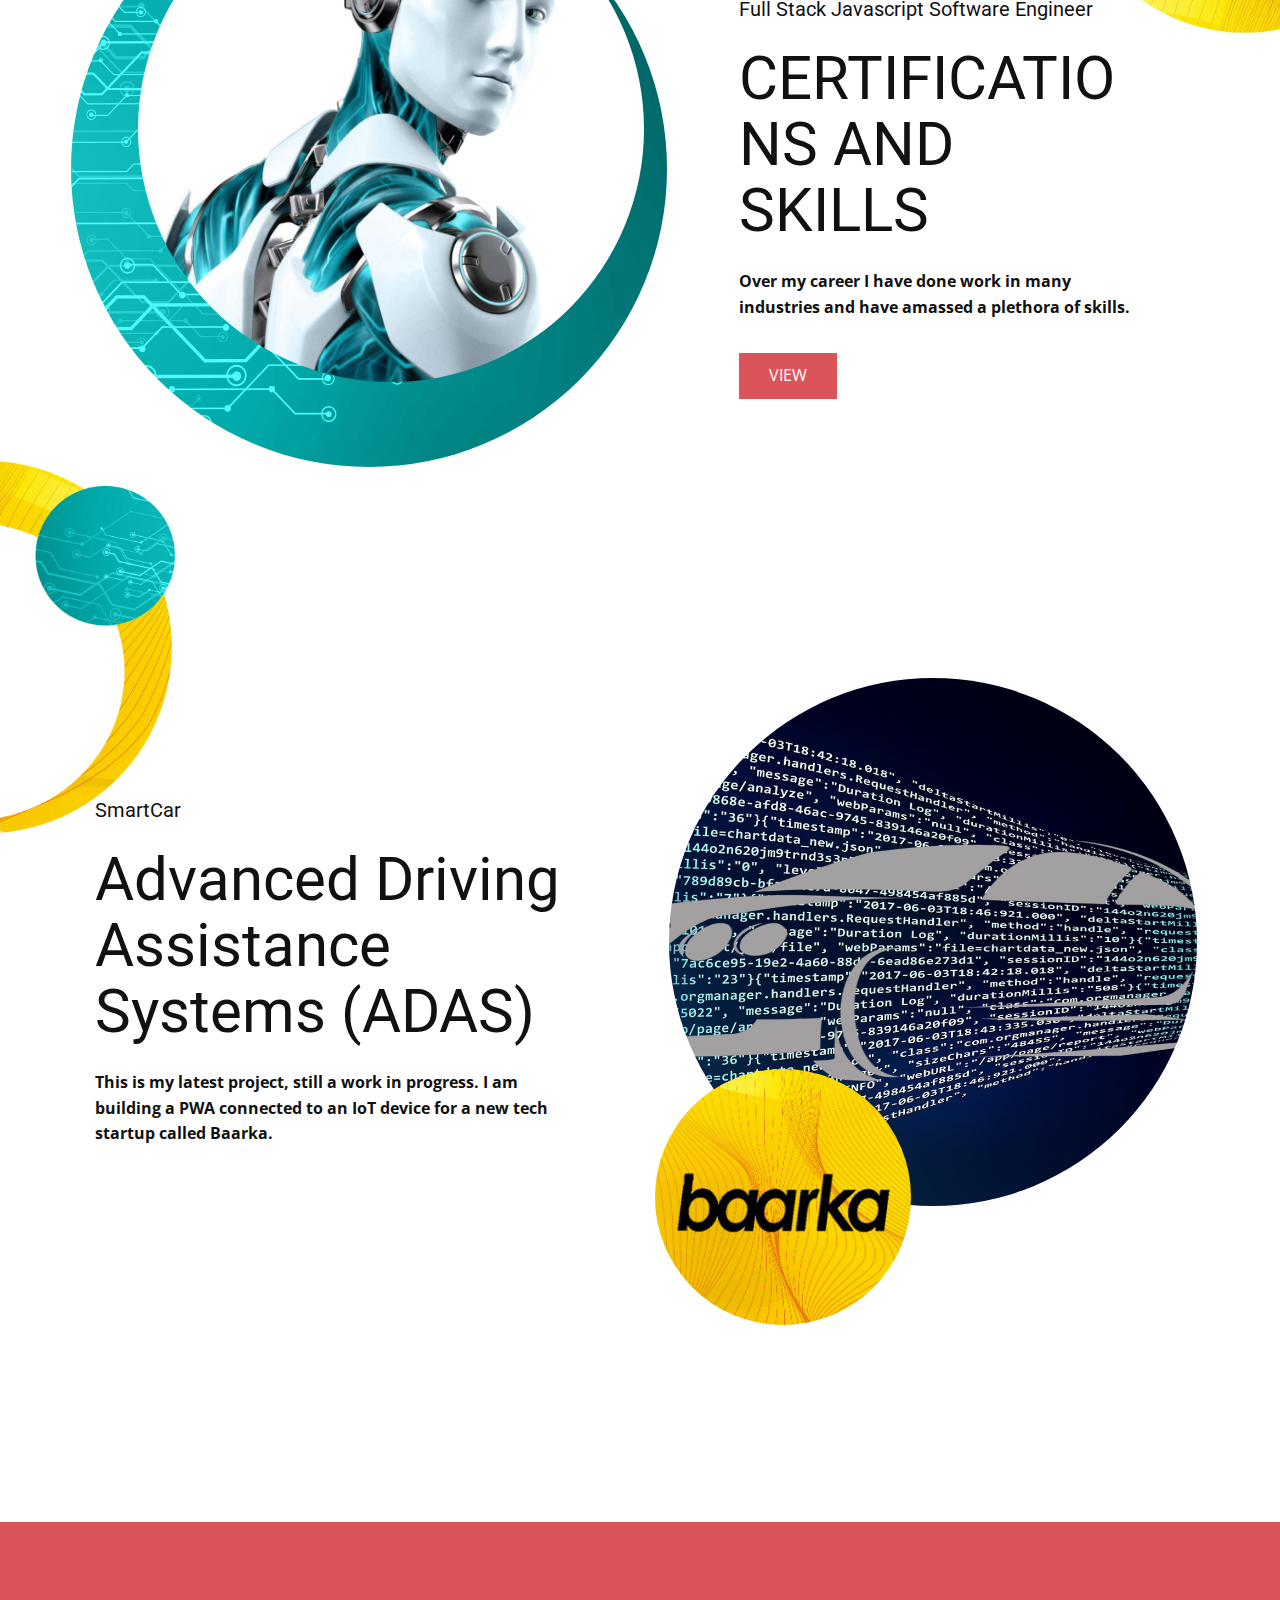
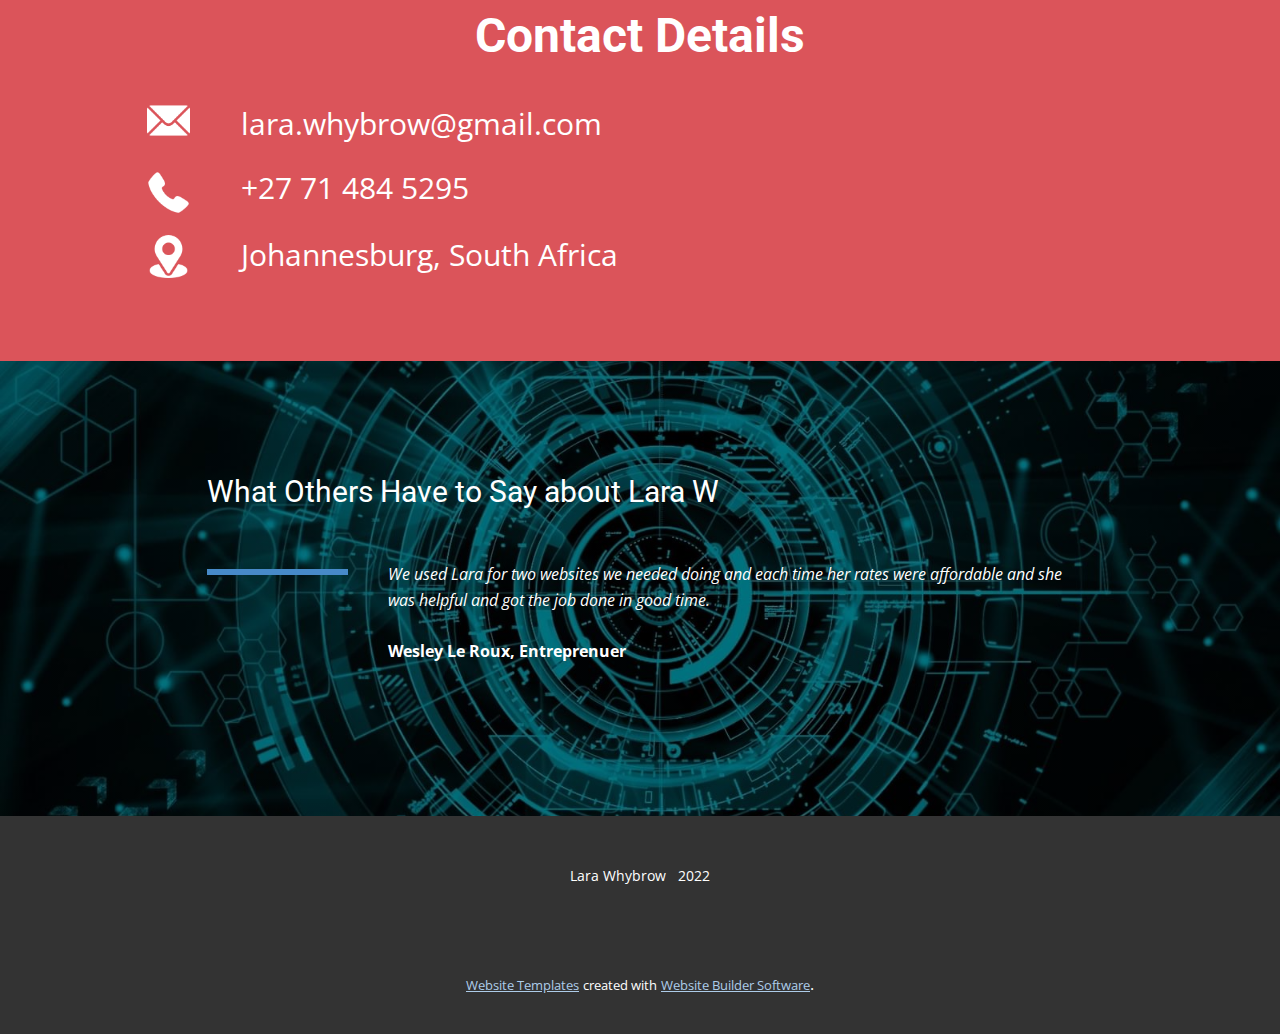
==== commit 92761437: "update menu order and background" ====
--- a/MAIN.html
+++ b/MAIN.html
@@ -34,7 +34,7 @@
         <a href="https://nicepage.com" class="u-image u-logo u-image-1" data-image-width="1098" data-image-height="673">
           <img src="images/lwROG.png" class="u-logo-image u-logo-image-1">
         </a>
-        <nav class="u-menu u-menu-dropdown u-offcanvas u-menu-1">
+        <nav class="u-menu u-menu-one-level u-offcanvas u-menu-1">
           <div class="menu-collapse" style="font-size: 1rem; letter-spacing: 0px;">
             <a class="u-button-style u-custom-left-right-menu-spacing u-custom-padding-bottom u-custom-top-bottom-menu-spacing u-nav-link u-text-active-palette-1-base u-text-hover-palette-2-base" href="#">
               <svg class="u-svg-link" viewBox="0 0 24 24"><use xmlns:xlink="http://www.w3.org/1999/xlink" xlink:href="#menu-hamburger"></use></svg>
@@ -42,17 +42,19 @@
 </g></svg>
             </a>
           </div>
-          <div class="u-nav-container">
-            <ul class="u-nav u-unstyled u-nav-1"><li class="u-nav-item"><a class="u-button-style u-nav-link u-text-active-palette-1-base u-text-hover-palette-2-base" href="SKILLS-MATRIX.html" style="padding: 10px 20px;">SKILLS MATRIX</a>
-</li><li class="u-nav-item"><a class="u-button-style u-nav-link u-text-active-palette-1-base u-text-hover-palette-2-base" href="MAIN.html" style="padding: 10px 20px;">MAIN</a>
+          <div class="u-custom-menu u-nav-container">
+            <ul class="u-nav u-unstyled u-nav-1"><li class="u-nav-item"><a class="u-button-style u-nav-link u-text-active-palette-1-base u-text-hover-palette-2-base" href="MAIN.html" style="padding: 10px 20px;">MAIN</a>
+</li><li class="u-nav-item"><a class="u-button-style u-nav-link u-text-active-palette-1-base u-text-hover-palette-2-base" href="CERTIFICATIONS-AND-SKILLS.html" style="padding: 10px 20px;">CERTIFICATIONS AND SKILLS</a>
+</li><li class="u-nav-item"><a class="u-button-style u-nav-link u-text-active-palette-1-base u-text-hover-palette-2-base" href="ABOUT.html" style="padding: 10px 20px;">ABOUT</a>
 </li></ul>
           </div>
-          <div class="u-nav-container-collapse">
+          <div class="u-custom-menu u-nav-container-collapse">
             <div class="u-black u-container-style u-inner-container-layout u-opacity u-opacity-95 u-sidenav">
               <div class="u-inner-container-layout u-sidenav-overflow">
                 <div class="u-menu-close"></div>
-                <ul class="u-align-center u-nav u-popupmenu-items u-unstyled u-nav-2"><li class="u-nav-item"><a class="u-button-style u-nav-link" href="SKILLS-MATRIX.html">SKILLS MATRIX</a>
-</li><li class="u-nav-item"><a class="u-button-style u-nav-link" href="MAIN.html">MAIN</a>
+                <ul class="u-align-center u-nav u-popupmenu-items u-unstyled u-nav-2"><li class="u-nav-item"><a class="u-button-style u-nav-link" href="MAIN.html">MAIN</a>
+</li><li class="u-nav-item"><a class="u-button-style u-nav-link" href="CERTIFICATIONS-AND-SKILLS.html">CERTIFICATIONS AND SKILLS</a>
+</li><li class="u-nav-item"><a class="u-button-style u-nav-link" href="ABOUT.html">ABOUT</a>
 </li></ul>
               </div>
             </div>
@@ -72,10 +74,11 @@
                 <div class="u-border-no-bottom u-border-no-left u-border-no-right u-border-no-top u-container-style u-group u-group-1">
                   <div class="u-container-layout u-valign-middle-md u-valign-middle-sm u-valign-middle-xs u-container-layout-3">
                     <h5 class="u-text u-text-1">Progressive Web Apps | Secure IoT&nbsp;</h5>
-                    <h1 class="u-text u-title u-text-2">lara whybrow</h1>
+                    <h1 class="u-text u-title u-text-2">
+                      <a class="u-btn u-button-link u-button-style u-none u-text-body-color u-text-hover-palette-4-base u-btn-1" href="ABOUT.html">lara whybrow</a>
+                    </h1>
                     <p class="u-large-text u-text u-text-variant u-text-3">Fullstack Javascript S<span style="font-weight: 700;"></span>oftware Engineer
                     </p>
-                    <a href="https://nicepage.com/k/portfolio-html-templates" class="u-border-none u-btn u-button-style u-palette-2-base u-btn-1">learn more</a>
                   </div>
                 </div>
               </div>
@@ -90,12 +93,11 @@
         <div class="u-layout">
           <div class="u-layout-row">
             <div class="u-container-style u-layout-cell u-left-cell u-size-28 u-layout-cell-1">
-              <div class="u-container-layout u-valign-middle u-container-layout-1">
+              <div class="u-container-layout u-container-layout-1">
                 <h5 class="u-text u-text-1">IoT</h5>
                 <h2 class="u-text u-text-2">Internet of Things</h2>
                 <p class="u-text u-text-3">IoT (Internet of Things) is a core component of&nbsp;<br>modern life. I plan to specialize in this field from simple sensors to advanced robotic systems.&nbsp;<br>Security is important in IoT devices, due to crypto mining hacks, privacy concerns and other reasons. My systems are all HTTPS secured with SSL certificates or&nbsp;custom Certificate Authorities.
                 </p>
-                <a href="https://www.popularmechanics.com/technology/robots/a23846041/robot-clean-your-room/" class="u-border-none u-btn u-button-style u-palette-2-base u-btn-1" title="robots" target="_blank">read more</a>
               </div>
             </div>
             <div class="u-container-style u-layout-cell u-right-cell u-size-32 u-layout-cell-2">
@@ -124,7 +126,6 @@
                   <h5 class="u-text u-text-1">Progressive Web Apps</h5>
                   <h2 class="u-text u-text-2">A Simplified Way to Interface with Data, Services and Systems</h2>
                   <p class="u-text u-text-3">Progressive Web Apps (PWAs) combine the best of both websites and apps. You can view them on just about all modern popular browsers so no more apps vying for space on your mobile device. But if required, the PWA can be installed as a normal app from the browser or even found on app stores such as Google Play.&nbsp;</p>
-                  <a href="https://www.popularmechanics.com/technology/robots/a21058742/scientists-are-teaching-ai-to-do-household-chores/" class="u-border-none u-btn u-button-style u-palette-2-base u-btn-1" title="robots" target="_blank">read more</a>
                 </div>
               </div>
             </div>
@@ -155,7 +156,8 @@
             <div class="u-align-center-sm u-align-center-xs u-container-style u-layout-cell u-right-cell u-size-20 u-size-20-md u-layout-cell-3">
               <div class="u-container-layout u-valign-middle-sm u-valign-middle-xs u-container-layout-3"><span class="u-file-icon u-icon u-icon-circle u-palette-2-base u-text-white u-icon-3"><img src="images/4803130-11c5c900.png" alt=""></span>
                 <h3 class="u-align-center u-text u-text-5">10+ years experience</h3>
-                <p class="u-align-center u-text u-text-6">I started doing the usual frontend work, HTML CSS and Javascript, but most clients wanted quick cheap sites so I ended up doing most stuff in Wordpress. Now I am fullstack.</p>
+                <p class="u-align-center u-text u-text-6">JAVASCRIPT, NODE, REACT, APIs, HTML, CSS, SASS, JSON, MONGODB, AWS EC2, SSL, HTTPS, IoT, PWA, RPi&nbsp;<br>
+                </p>
               </div>
             </div>
           </div>
@@ -167,19 +169,18 @@
         <div class="u-clearfix u-expanded-width u-gutter-30 u-layout-wrap u-layout-wrap-1">
           <div class="u-layout">
             <div class="u-layout-row">
-              <div class="u-container-style u-layout-cell u-left-cell u-size-34 u-layout-cell-1">
+              <div class="u-container-style u-layout-cell u-left-cell u-size-33 u-layout-cell-1">
                 <div class="u-container-layout">
                   <div class="u-expanded-width-xs u-image u-image-circle u-image-1"></div>
-                  <div class="u-image u-image-circle u-image-2"></div>
-                </div>
-              </div>
-              <div class="u-container-style u-layout-cell u-right-cell u-size-26 u-layout-cell-2">
+                  <div class="u-image u-image-circle u-image-2" data-image-width="1024" data-image-height="1024"></div>
+                </div>
+              </div>
+              <div class="u-container-style u-layout-cell u-right-cell u-size-27 u-layout-cell-2">
                 <div class="u-container-layout u-valign-middle-sm u-valign-top-xs u-container-layout-2">
-                  <h5 class="u-text u-text-1">Robotic news</h5>
-                  <h2 class="u-text u-text-2">The Robots Are Coming</h2>
-                  <p class="u-text u-text-3">There's plenty of talk that robots can act as replacements for warehouse employees. But items have to be grabbed elsewhere , and Preferred Networks Inc. has an idea for a place covered with clothing and general filth: the
-                                    home. </p>
-                  <a href="https://www.popularmechanics.com/technology/robots/a23846041/robot-clean-your-room/" class="u-border-none u-btn u-button-style u-palette-2-base u-btn-1" title="robots" target="_blank">read more</a>
+                  <h5 class="u-text u-text-1">Full Stack Javascript Software Engineer</h5>
+                  <h2 class="u-text u-text-2">CERTIFICATIONS AND SKILLS</h2>
+                  <p class="u-text u-text-3">Over my career I have done work in many industries and have amassed a plethora of skills.&nbsp;</p>
+                  <a href="CERTIFICATIONS-AND-SKILLS.html" class="u-border-none u-btn u-button-style u-palette-2-base u-btn-1" title="robots" target="_blank">VIEW</a>
                 </div>
               </div>
             </div>
@@ -197,7 +198,6 @@
                 <h5 class="u-text u-text-1">SmartCar</h5>
                 <h2 class="u-text u-text-2">Advanced Driving Assistance Systems (ADAS)</h2>
                 <p class="u-text u-text-3">This is my latest project, still a work in progress. I am building a PWA connected to an IoT device for a new tech startup called Baarka.&nbsp;</p>
-                <a href="http://home.bt.com/tech-gadgets/future-tech/six-robots-ces-2018-las-vegas-11364242761382" class="u-border-none u-btn u-button-style u-palette-2-base u-btn-1" title="robots" target="_blank">read more</a>
               </div>
             </div>
             <div class="u-container-style u-layout-cell u-right-cell u-size-30 u-layout-cell-2">
--- a/nicepage.css
+++ b/nicepage.css
@@ -38246,7 +38246,6 @@
 
 .u-header .u-nav-1 {
   font-size: 1rem;
-  letter-spacing: 0px;
 }
 
 .u-header .u-nav-2 {
@@ -38259,6 +38258,10 @@
 
   .u-header .u-menu-1 {
     width: auto;
+  }
+
+  .u-header .u-nav-1 {
+    letter-spacing: normal;
   }
 }
 
